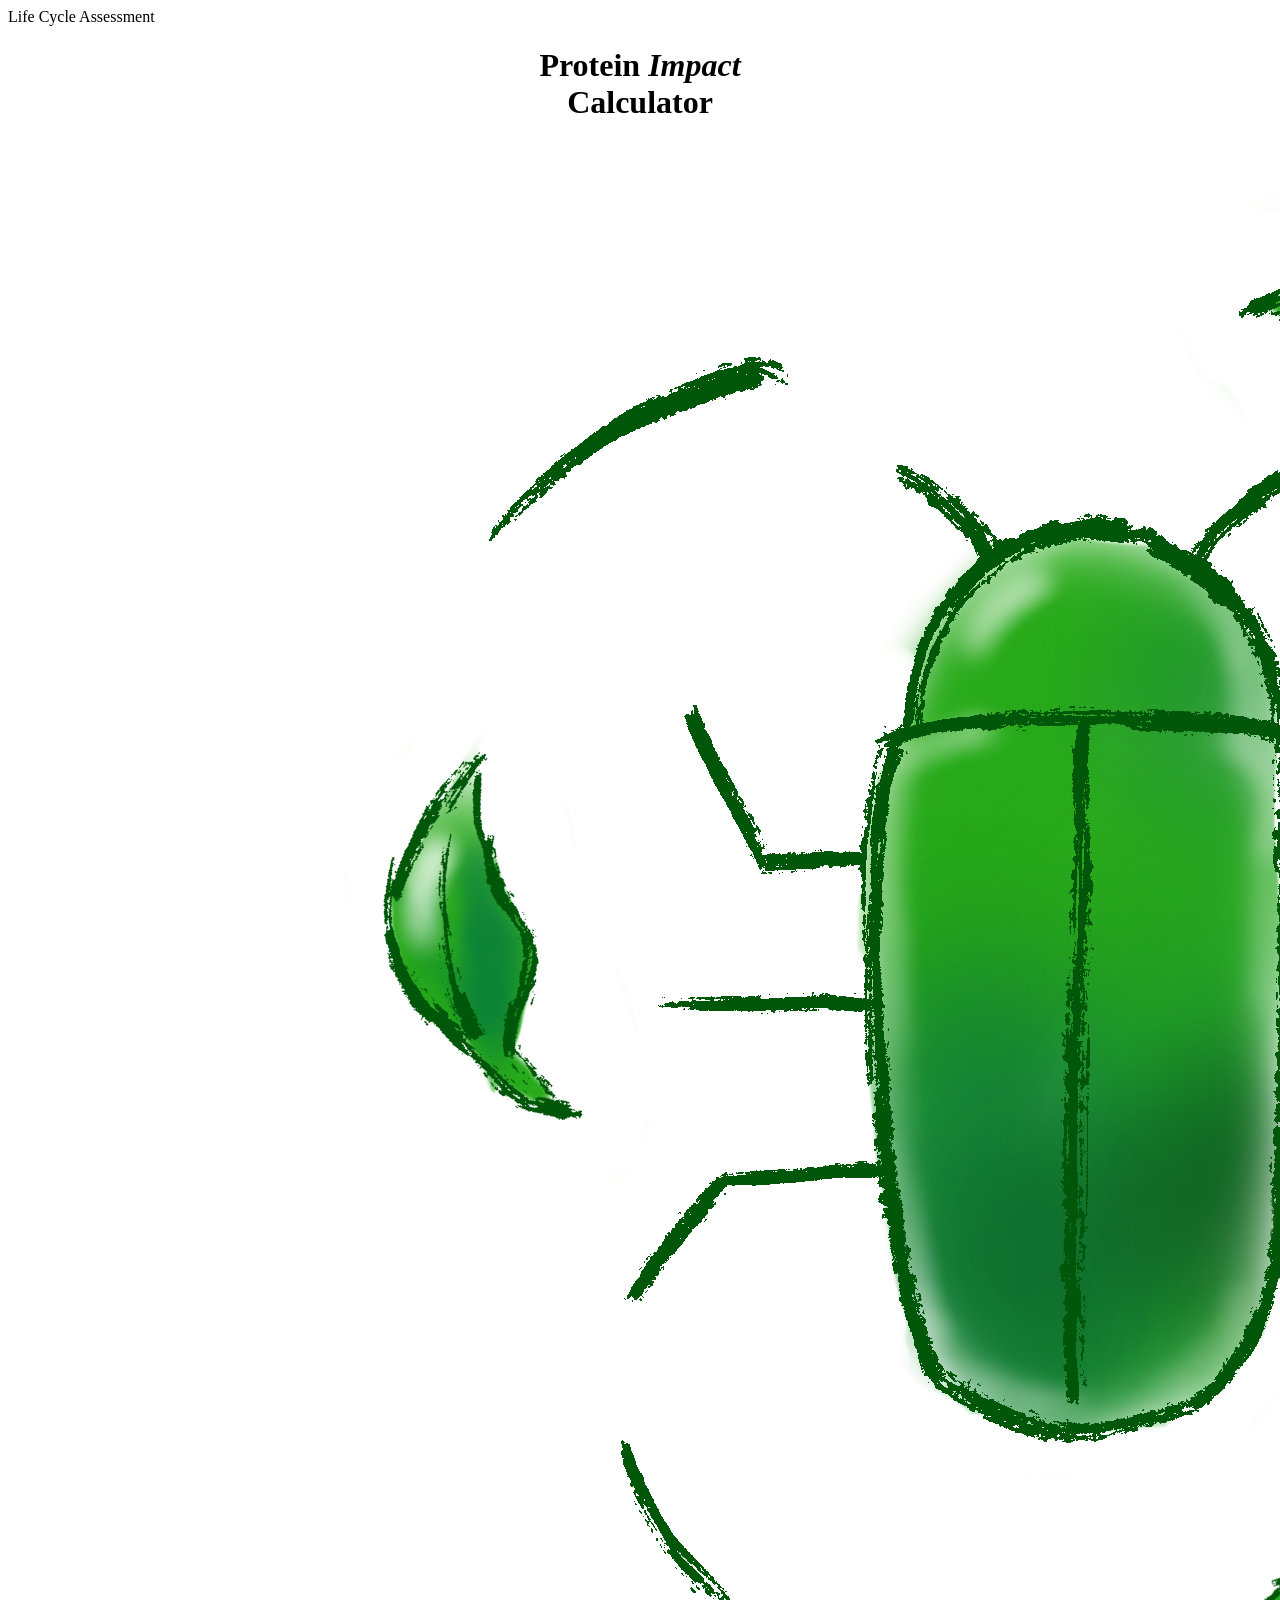
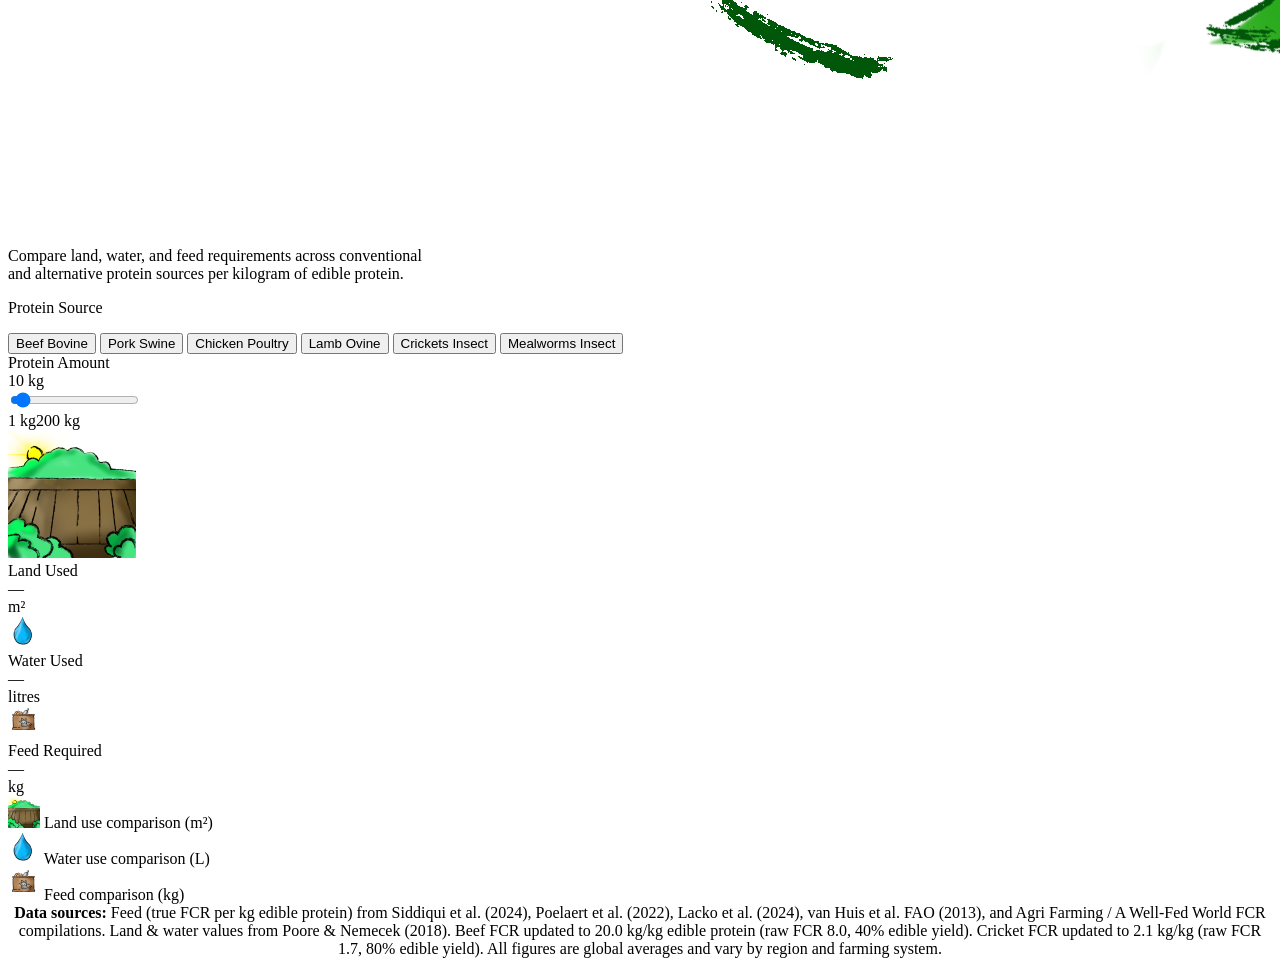
==== index.html @ 2ca73c50 "Rename home.html to index.html" ====
<!DOCTYPE html>
<html lang="en">
<head>
  <meta charset="UTF-8">
  <meta name="viewport" content="width=device-width, initial-scale=1.0">
  <title>Protein Comparison Tool</title>
  <link href="https://fonts.googleapis.com/css2?family=Press+Start+2P&display=swap" rel="stylesheet">
  <link rel="icon" type="image/png" href="images/favicon.ico">
  <link rel="stylesheet" href="styles.css">
</head>
<body>
<div class="container">
  <div class="header">
    <div class="eyebrow">Life Cycle Assessment</div>
    <h1><center>Protein <em>Impact</em><br>Calculator</center></h1>
      <img src="images/logo.png" class="header-img" alt="protein icon">

    <p class="subtitle">Compare land, water, and feed requirements across conventional<br>and alternative protein sources per kilogram of edible protein.</p>
  </div>

  <div class="grid">
    <!-- Left: Controls -->
    <div>
      <div class="panel">
        <p class="panel-title">Protein Source</p>
        <div class="protein-list">
          <button class="protein-btn active" data-key="beef"
            style="--active-color:#db2b2b; --active-bg:#db2b2b(232,113,74,0.1);"
            onclick="selectProtein('beef', this)">
            <span class="dot"></span>
            Beef
            <span class="tag">Bovine</span>
          </button>
          <button class="protein-btn" data-key="pork"
            style="--active-color:#e8a0cc; --active-bg:rgba(232,160,204,0.1);"
            onclick="selectProtein('pork', this)">
            <span class="dot"></span>
            Pork
            <span class="tag">Swine</span>
          </button>
          <button class="protein-btn" data-key="chicken"
            style="--active-color:#f5c842; --active-bg:rgba(245,200,66,0.1);"
            onclick="selectProtein('chicken', this)">
            <span class="dot"></span>
            Chicken
            <span class="tag">Poultry</span>
          </button>
          <button class="protein-btn" data-key="lamb"
            style="--active-color:#0000e4; --active-bg:#0000e4(36, 5, 235, 0.1);"
            onclick="selectProtein('lamb', this)">
          <span class="dot"></span>
           Lamb
         <span class="tag">Ovine</span>
          </button>
          </button>
          <button class="protein-btn" data-key="crickets"
            style="--active-color:#a8e063; --active-bg:rgba(168,224,99,0.1);"
            onclick="selectProtein('crickets', this)">
            <span class="dot"></span>
            Crickets
            <span class="tag">Insect</span>
          </button>
          <button class="protein-btn" data-key="mealworms"
            style="--active-color:#5ecfb1; --active-bg:rgba(94,207,177,0.1);"
            onclick="selectProtein('mealworms', this)">
            <span class="dot"></span>
            Mealworms
            <span class="tag">Insect</span>
          </button>
        </div>

        <div class="slider-wrap">
          <div class="slider-header">
            <span class="slider-label">Protein Amount</span>
            <div class="slider-readout"><span id="amtVal">10</span> <span>kg</span></div>
          </div>
          <input type="range" id="amtSlider" min="1" max="200" value="10" step="1" oninput="update()">
          <div class="slider-range"><span>1 kg</span><span>200 kg</span></div>
        </div>
      </div>
    </div>

    <!-- Right: Results -->
    <div class="results-panel">
      <div class="metric-cards">
        <div class="metric-card" id="cardLand">
          <div class="metric-icon"><img src="images/land.png"  alt="land"></div>
          <div class="metric-label">Land Used</div>
          <div class="metric-value" id="valLand">—</div>
          <div class="metric-unit">m²</div>
        </div>
        <div class="metric-card" id="cardWater">
          <div class="metric-icon"><img src="images/Water.png" style="width: 32px; height: auto;"></div>
          <div class="metric-label">Water Used</div>
          <div class="metric-value" id="valWater">—</div>
          <div class="metric-unit">litres</div>
        </div>
        <div class="metric-card" id="cardFeed">
          <div class="metric-icon"><img src="images/feed.png" style="width: 32px; height: auto;"</div>
          <div class="metric-label">Feed Required</div>
          <div class="metric-value" id="valFeed">—</div>
          <div class="metric-unit">kg</div>
        </div>
      </div>

      <div class="chart-block">
        <div class="chart-title"><img src="images/land.png" style="width: 32px; height: auto;" alt="land"></span> Land use comparison (m²)</div>
        <div id="landBars"></div>
      </div>

      <div class="chart-block">
        <div class="chart-title"><span class="icon"><img src="images/Water.png" style="width: 32px; height: auto;"></span> Water use comparison (L)</div>
        <div id="waterBars"></div>
      </div>

      <div class="chart-block">
        <div class="chart-title"><span class="icon"><img src="images/feed.png" style="width: 32px; height: auto;"></span> Feed comparison (kg)</div>
        <div id="feedBars"></div>
      </div>
    </div>
  </div>

  <div class="footnote">
    <center>
    <strong>Data sources:</strong> Feed (true FCR per kg edible protein) from Siddiqui et al. (2024), Poelaert et al. (2022),
    Lacko et al. (2024), van Huis et al. FAO (2013), and Agri Farming / A Well-Fed World FCR compilations.
    Land &amp; water values from Poore &amp; Nemecek (2018). Beef FCR updated to 20.0 kg/kg edible protein
    (raw FCR 8.0, 40% edible yield). Cricket FCR updated to 2.1 kg/kg (raw FCR 1.7, 80% edible yield).
    All figures are global averages and vary by region and farming system.
    </center>
  </div>
</div>

<script src="app.js"></script>
</body>
</html>
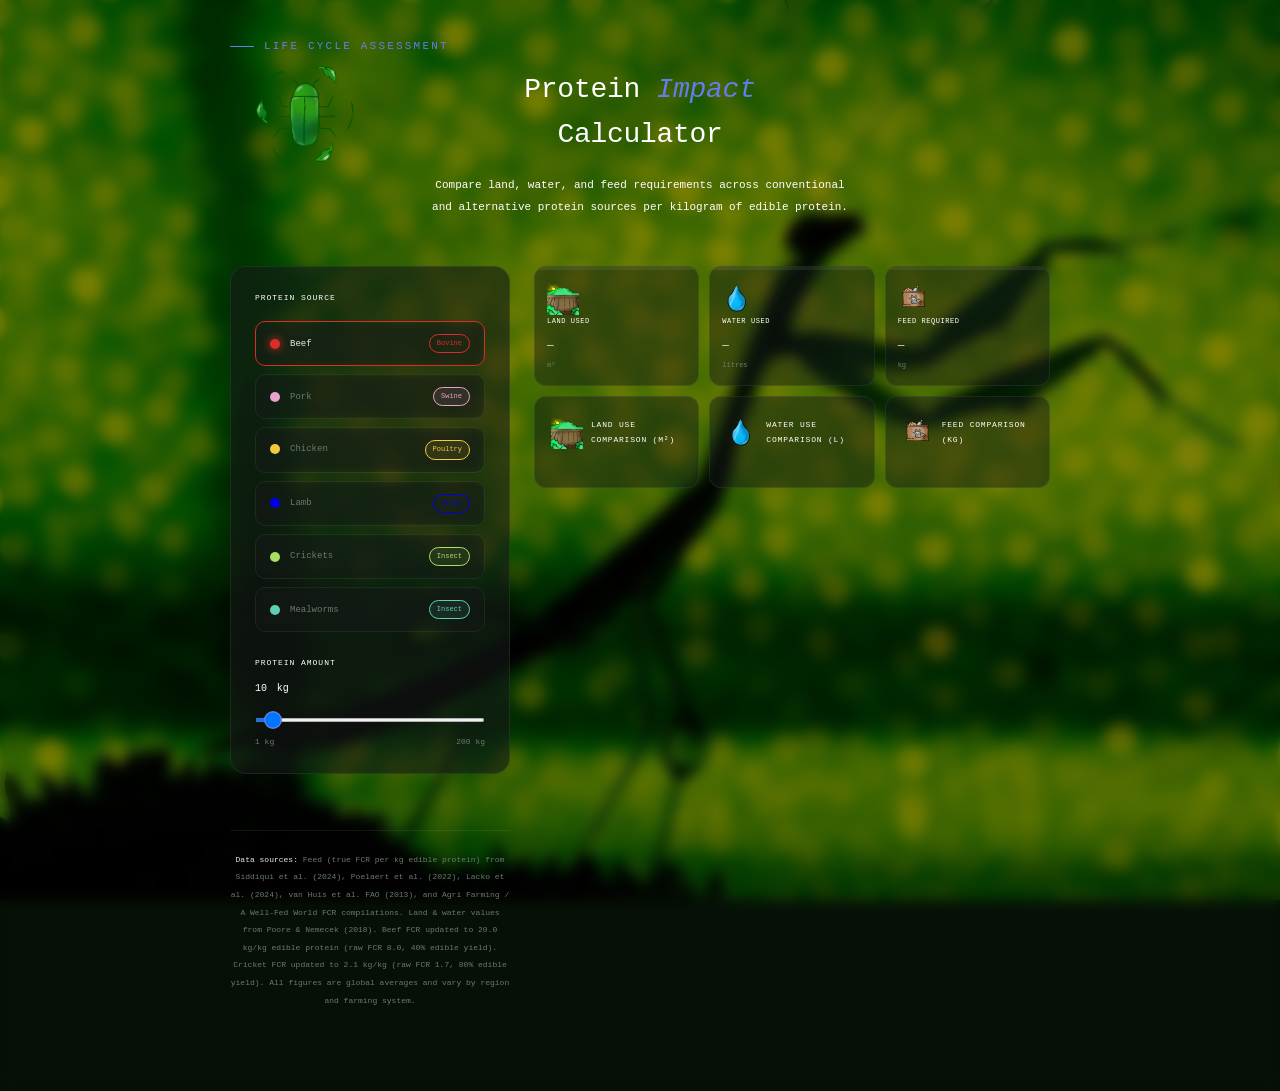
==== commit 06f1da9a: "Update index.html" ====
--- a/index.html
+++ b/index.html
@@ -6,7 +6,7 @@
   <title>Protein Comparison Tool</title>
   <link href="https://fonts.googleapis.com/css2?family=Press+Start+2P&display=swap" rel="stylesheet">
   <link rel="icon" type="image/png" href="images/favicon.ico">
-  <link rel="stylesheet" href="styles.css">
+  <link rel="stylesheet" href="Styles.css">
 </head>
 <body>
 <div class="container">
--- a/Styles.css
+++ b/Styles.css
@@ -0,0 +1,298 @@
+*, *::before, *::after { box-sizing: border-box; margin: 0; padding: 0; }
+
+:root {
+  --bg: #061006;
+  --surface: #15201b;
+  --surface2: #29352f;
+  --border: rgba(255,255,255,0.07);
+  --border2: rgba(255,255,255,0.14);
+  --text: #e8ede9;
+  --muted: #6b7a6e;
+  --accent: #617ee9;
+  --accent-dim: rgba(168,224,99,0.12);
+  --beef: #db2b2b;
+  --chicken: #f5c842;
+  --crickets: #a8e063;
+  --mealworms: #5ecfb1;
+  --font-display: 'Press Start 2P', monospace;
+  --font-mono: 'Press Start 2P', monospace;
+}
+
+body {
+  background: var(--bg);
+   background-image:
+    linear-gradient(rgba(0, 0, 0, 0.5), rgba(0, 0, 0, 0.5)), 
+    url('images/wallpaper.jpg');
+    backdrop-filter: blur(7px);
+   background-position: -100px;
+
+    background-repeat: repeat; /* Prevents tiling */
+    background-size: auto;       /* Scales to fill the screen */
+    background-attachment: fixed; /* Keeps image fixed during scroll */
+  color: var(--text);
+  font-family: var(--font-mono);
+  min-height: 100vh;
+  display: flex;
+  align-items: flex-start;
+  justify-content: center;
+  padding: 40px 16px 80px;
+}
+
+.container { width: 100%; max-width: 820px; }
+
+/* Header */
+.header {   margin-bottom: 48px;
+  position: relative;}
+ .header-img {
+  position: absolute;
+  top: 0;
+  left: auto;
+  width: 150px;       /* adjust size to taste */
+  height: 150px;
+  object-fit: contain;
+  opacity: 0.85;
+} 
+.eyebrow {
+    
+  font-family: var(--font-mono);
+  font-size: 11px;
+  letter-spacing: 0.2em;
+  text-transform: uppercase;
+  color: var(--accent);
+  margin-bottom: 16px;
+  display: flex;
+  align-items: center;
+  gap: 10px;
+}
+.eyebrow::before {
+  content: '';
+  display: inline-block;
+  width: 24px;
+  height: 1px;
+  background: var(--accent);
+}
+h1 {
+  font-family: var(--font-display);
+  font-size: clamp(16px, 3vw, 28px);
+  font-weight: 400;
+  line-height: 1.6;
+  color:white;
+  letter-spacing: -0.01em;
+}
+h1 em { font-style: italic; color: var(--accent); }
+.subtitle {
+
+  justify-content: center;
+  text-align: center;
+  margin-top: 16px;
+  font-size: 11px;
+  color: white;
+  line-height: 2;
+}
+
+/* Layout */
+.grid { display: grid; grid-template-columns: 280px 1fr; gap: 24px; align-items: start; }
+@media (max-width: 640px) { .grid { grid-template-columns: 1fr; } }
+
+/* Panel */
+.panel {
+  background: rgba(21, 25, 23, 0.6);  /* make bg semi-transparent */
+  backdrop-filter: blur(4px);
+  -webkit-backdrop-filter: blur(4px); /* Safari support */
+  border: 1px solid var(--border);
+  border-radius: 16px;
+  padding: 24px;
+}
+.panel-title {
+  font-size: 8px;
+  letter-spacing: 0.12em;
+  text-transform: uppercase;
+  color: white;
+  margin-bottom: 16px;
+  line-height: 1.8;
+}
+
+/* Protein selector */
+.protein-list { display: flex; flex-direction: column; gap: 8px; }
+.protein-btn {
+    backdrop-filter: blur(4px);
+  -webkit-backdrop-filter: blur(4px); /* Safari support */
+  display: flex;
+  align-items: center;
+  gap: 10px;
+  padding: 12px 14px;
+  border-radius: 10px;
+  border: 1px solid var(--border);
+  background: transparent;
+  color: var(--muted);
+  font-family: var(--font-mono);
+  font-size: 9px;
+  cursor: pointer;
+  transition: all 0.2s ease;
+  text-align: left;
+  width: 100%;
+  line-height: 1.6;
+}
+.protein-btn:hover { border-color: var(--border2); color: var(--text); background: var(--surface2); }
+.protein-btn.active {
+  border-color: var(--active-color, var(--accent));
+  background: var(--active-bg, var(--accent-dim));
+  color: var(--text);
+}
+.protein-btn .dot {
+  width: 10px; height: 10px;
+  border-radius: 50%;
+  background: var(--active-color, var(--border2));
+  flex-shrink: 0;
+  transition: background 0.2s;
+}
+.protein-btn.active .dot { background: var(--active-color); box-shadow: 0 0 8px var(--active-color); }
+.protein-btn .tag {
+  margin-left: auto;
+  font-size: 7px;
+  padding: 3px 7px;
+  border-radius: 20px;
+  background: var(--active-bg, transparent);
+  color: var(--active-color, var(--muted));
+  border: 1px solid var(--active-color, var(--border));
+  white-space: nowrap;
+}
+
+/* Slider */
+.slider-wrap { margin-top: 24px; }
+.slider-header {
+  display: flex;
+  flex-direction: column;
+  gap: 8px;
+  margin-bottom: 14px;
+}
+.slider-label { font-size: 8px; letter-spacing: 0.12em; text-transform: uppercase; color: white; line-height: 1.8; }
+.slider-readout { font-size: 16px; font-weight: 500; color:white; line-height: 1; }
+.slider-readout span { font-size: 10px; color:white var(--muted); }
+
+input[type=range] {
+  width: 100%;
+  height: 4px;
+  border-radius: 2px;
+  background: var(--border2);
+  outline: none;
+  cursor: pointer;
+}
+input[type=range]::-webkit-slider-thumb {
+  -webkit-appearance: none;
+  width: 18px; height: 18px;
+  border-radius: 50%;
+  background: var(--accent);
+  border: 3px solid var(--bg);
+  box-shadow: 0 0 0 1px var(--accent);
+  cursor: pointer;
+  transition: transform 0.15s;
+}
+input[type=range]::-webkit-slider-thumb:hover { transform: scale(1.2); }
+.slider-range {
+  display: flex;
+  justify-content: space-between;
+  font-size: 8px;
+  color: var(--muted);
+  margin-top: 8px;
+  line-height: 1.8;
+}
+
+/* Results */
+.results-panel { display: flex; flex-direction: column; gap: 16px; }
+
+.metric-cards { display: grid; grid-template-columns: repeat(3, 1fr); gap: 10px; }
+.metric-card {
+
+ background: rgba(21, 25, 23, 0.45);
+  backdrop-filter: blur(4px);
+  -webkit-backdrop-filter: blur(4px);
+  border: 1px solid var(--border);
+  border-radius: 12px;
+  padding: 16px 12px;
+  position: relative;
+  overflow: hidden;
+  transition: border-color 0.3s;
+}
+.metric-card::before {
+    
+  content: '';
+  position: absolute;
+  top: 0; left: 0; right: 0;
+  height: 3px;
+  background: var(--card-color, var(--border));
+  transition: background 0.3s;
+}
+.metric-icon img,
+.chart-title .icon img {
+  width: 32px;
+  height: 32px;
+  object-fit: contain;
+  vertical-align: middle;
+  justify-content: center;
+}
+.metric-label { font-size: 7px; letter-spacing: 0.08em; text-transform: uppercase; color: white; margin-bottom: 10px; line-height: 1.8; }
+.metric-value { font-family: var(--font-display); font-size: 11px; font-weight: 400; color: var(--text); line-height: 1.6; transition: color 0.3s; word-break: break-all; }
+.metric-unit { font-family: var(--font-mono); font-size: 7px; color: var(--muted); margin-top: 6px; }
+
+/* Bar charts */
+.chart-block {
+  background: rgba(21, 25, 23, 0.45);
+  backdrop-filter: blur(4px);
+  -webkit-backdrop-filter: blur(4px);
+  border: 1px solid var(--border);
+  border-radius: 12px;
+  padding: 20px 16px;
+}
+.chart-title {
+  font-size: 8px;
+  letter-spacing: 0.1em;
+  text-transform: uppercase;
+  color: white;
+  margin-bottom: 18px;
+  display: flex;
+  align-items: center;
+  gap: 8px;
+  line-height: 1.8;
+}
+.chart-title .icon { font-size: 12px; }
+
+.bar-row { display: flex; align-items: center; gap: 10px; margin-bottom: 16px; }
+.bar-row:last-child { margin-bottom: 0; }
+.bar-name { font-size: 8px; color: var(--muted); width: 70px; flex-shrink: 0; transition: color 0.2s; line-height: 1.6; }
+.bar-name.active { color: var(--text); }
+.bar-track {
+  flex: 1;
+  height: 10px;
+  background: var(--border);
+  border-radius: 4px;
+  overflow: hidden;
+}
+.bar-fill {
+  height: 100%;
+  border-radius: 4px;
+  transition: width 0.5s cubic-bezier(0.4, 0, 0.2, 1), opacity 0.3s;
+}
+.bar-val { font-size: 8px; color: var(--muted); width: 60px; text-align: right; flex-shrink: 0; transition: color 0.2s; line-height: 1.6; }
+.bar-val.active { color: var(--text); }
+
+/* Footer note */
+.footnote {
+    justify-content: center;
+    align-items: center;
+      margin-top: 32px;
+  font-size: 8px;
+  color: var(--muted);
+  line-height: 2.2;
+  border-top: 1px solid var(--border);
+  padding-top: 20px;
+}
+.footnote strong { color: var(--text); font-weight: 500; }
+
+/* Animate in */
+@keyframes fadeUp {
+  from { opacity: 0; transform: translateY(16px); }
+  to { opacity: 1; transform: translateY(0); }
+}
+.header { animation: fadeUp 0.5s ease both; }
+.grid { animation: fadeUp 0.5s 0.1s ease both; }
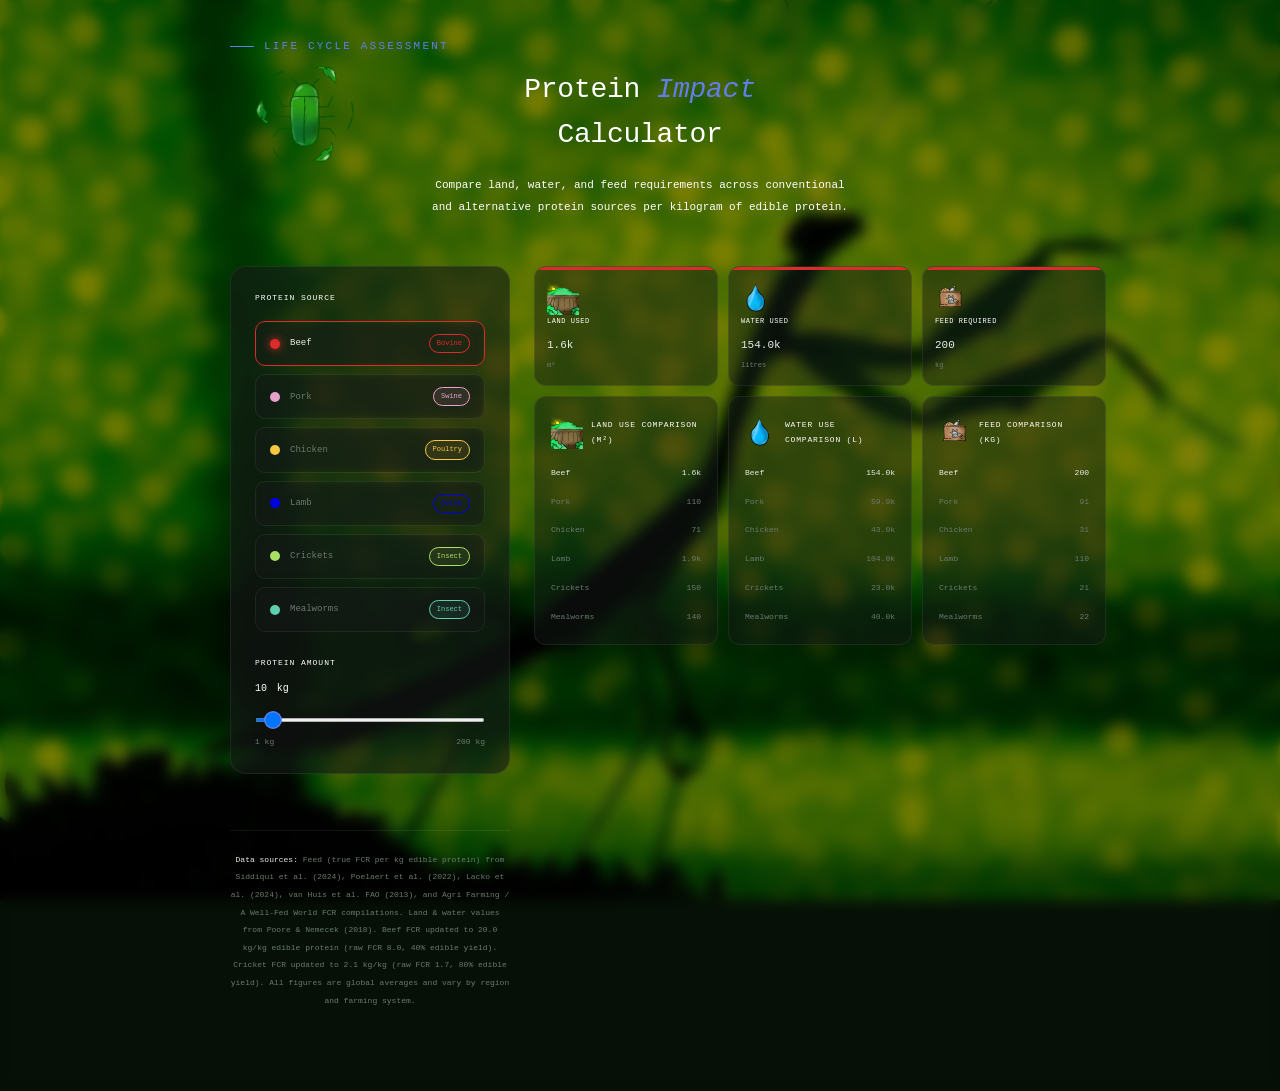
==== commit 4e7e89d0: "Update index.html" ====
--- a/index.html
+++ b/index.html
@@ -131,6 +131,6 @@
   </div>
 </div>
 
-<script src="app.js"></script>
+<script src="App.js"></script>
 </body>
 </html>
